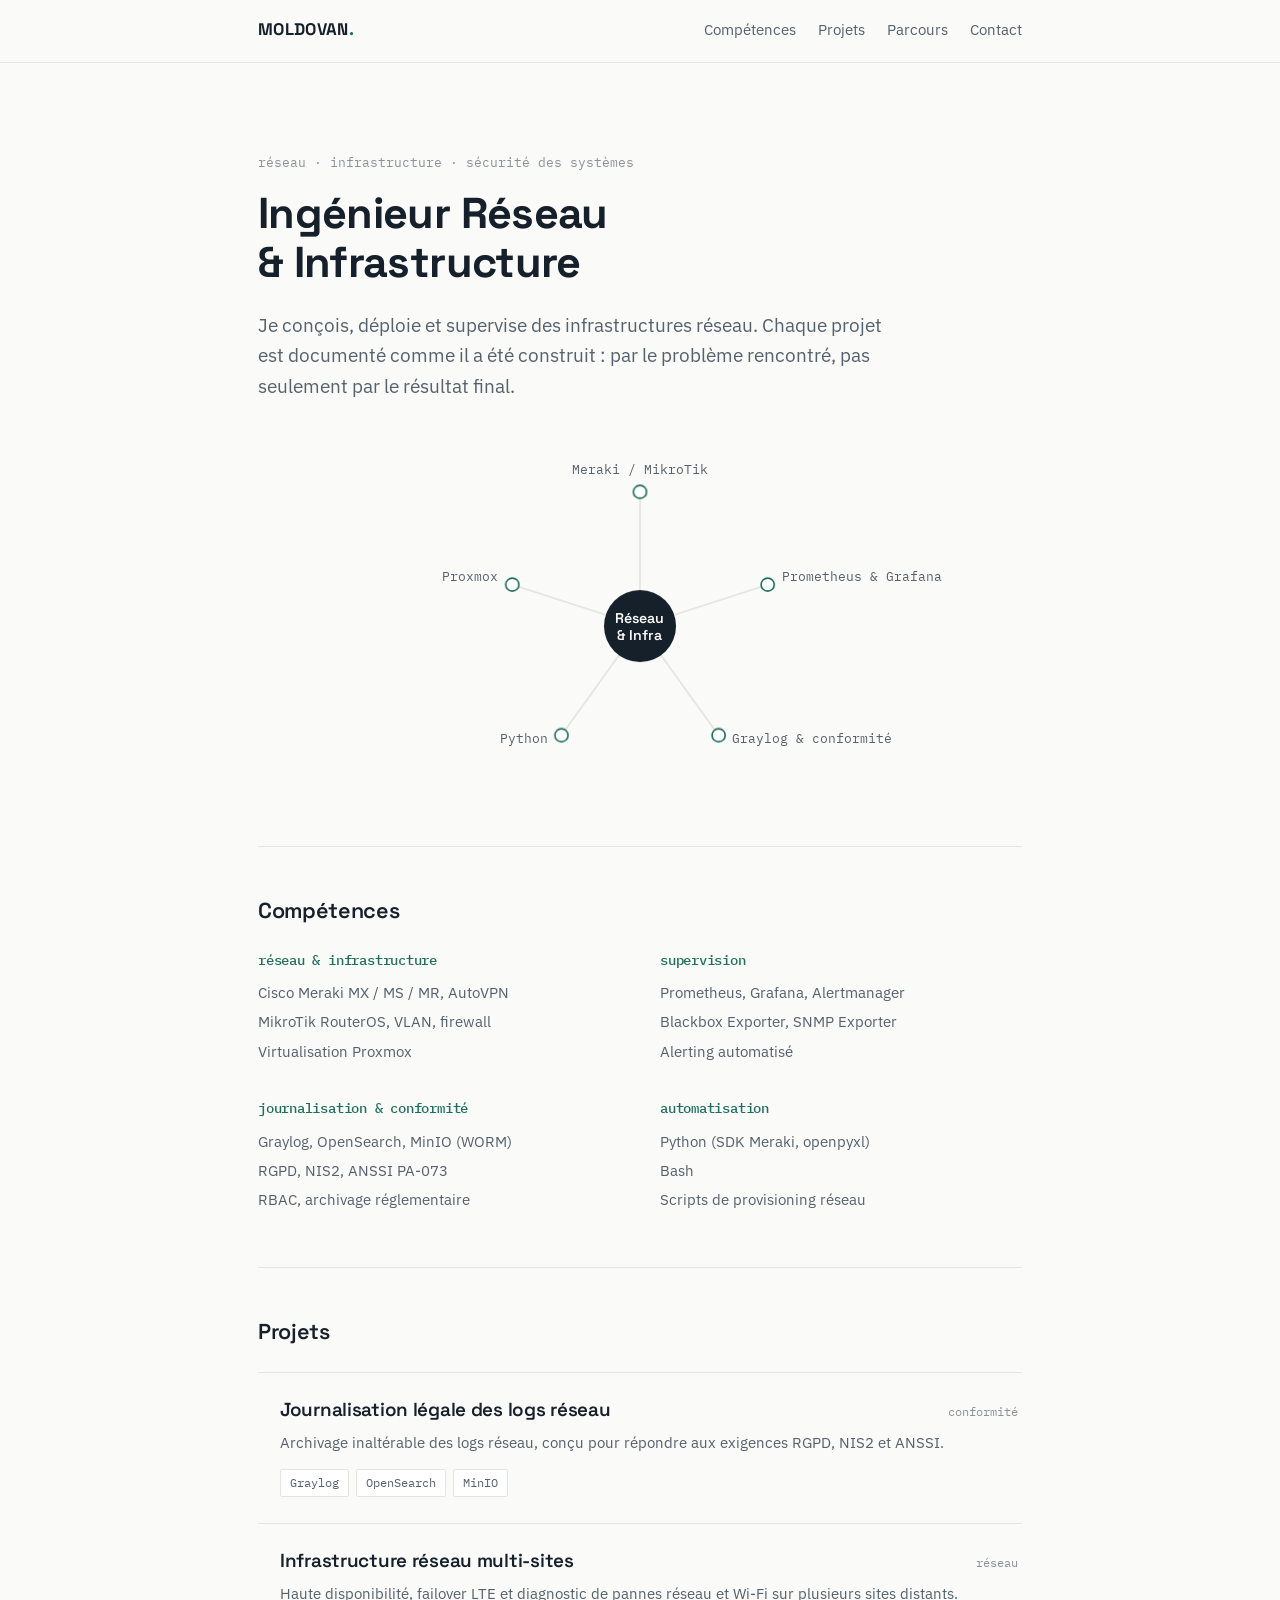
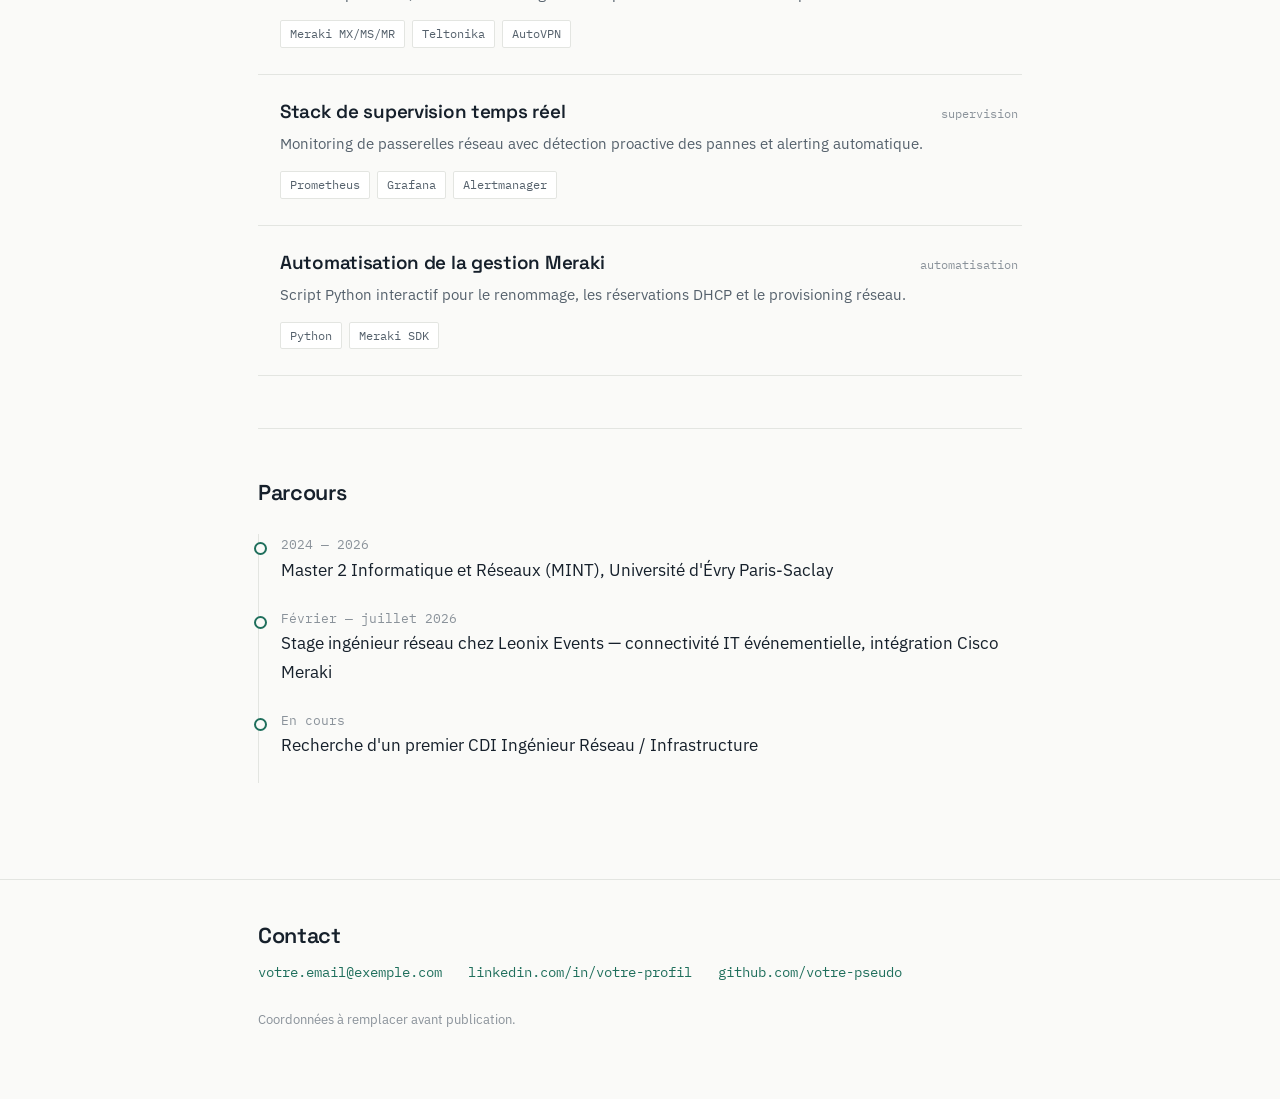
==== index.html @ a8d73463 "Add files via upload" ====
<!DOCTYPE html>
<html lang="fr">
<head>
<meta charset="UTF-8">
<meta name="viewport" content="width=device-width, initial-scale=1.0">
<title>Moldovan — Ingénieur Réseau &amp; Infrastructure</title>
<meta name="description" content="Portfolio technique — réseau, infrastructure et sécurité des systèmes.">
<style>@import url('https://fonts.googleapis.com/css2?family=Space+Grotesk:wght@400;500;600;700&family=IBM+Plex+Sans:wght@400;500&family=IBM+Plex+Mono:wght@400;500&display=swap');

:root {
  --bg: #FAFAF8;
  --surface: #FFFFFF;
  --ink: #16202B;
  --ink-soft: #55616C;
  --muted: #8A929A;
  --accent: #1F6F5C;
  --line: #E3E5E1;
  --font-display: 'Space Grotesk', sans-serif;
  --font-body: 'IBM Plex Sans', sans-serif;
  --font-mono: 'IBM Plex Mono', monospace;
  --max: 820px;
}

* { box-sizing: border-box; }
html { scroll-behavior: smooth; }

body {
  margin: 0;
  background: var(--bg);
  color: var(--ink);
  font-family: var(--font-body);
  font-size: 17px;
  line-height: 1.65;
  -webkit-font-smoothing: antialiased;
}

a { color: var(--accent); text-decoration: none; }
a:focus-visible, button:focus-visible { outline: 2px solid var(--accent); outline-offset: 4px; }

h1, h2, h3 {
  font-family: var(--font-display);
  font-weight: 600;
  margin: 0 0 .5em;
  line-height: 1.15;
  letter-spacing: -0.015em;
}
h1 { font-size: 2.7rem; font-weight: 700; }
h2 { font-size: 1.35rem; }
p { margin: 0 0 1em; color: var(--ink-soft); }
.mono, code { font-family: var(--font-mono); font-size: .9em; }

.wrap { max-width: var(--max); margin: 0 auto; padding: 0 28px; }

header.site {
  position: sticky; top: 0; z-index: 20;
  background: rgba(250,250,248,.85);
  backdrop-filter: blur(8px);
  border-bottom: 1px solid var(--line);
}
.nav-row {
  max-width: var(--max); margin: 0 auto; padding: 16px 28px;
  display: flex; align-items: baseline; justify-content: space-between;
  flex-wrap: wrap; gap: 10px;
}
.nav-row .name {
  font-family: var(--font-display); font-weight: 700;
  font-size: 1.05rem; color: var(--ink); letter-spacing: .02em;
}
.nav-row .name span { color: var(--accent); }
nav.links { display: flex; gap: 22px; font-size: .93rem; }
nav.links a {
  color: var(--ink-soft); padding-bottom: 2px;
  border-bottom: 1px solid transparent;
  transition: color .2s ease, border-color .2s ease;
}
nav.links a:hover { color: var(--ink); border-bottom-color: var(--accent); }

.hero { padding: 88px 0 40px; }
.hero .eyebrow {
  font-family: var(--font-mono); font-size: .84rem;
  color: var(--muted); margin-bottom: 16px;
}
.hero .lede { font-size: 1.16rem; max-width: 58ch; }

.topology { width: 100%; height: auto; margin: 44px 0 0; display: block; }
.topology .edge {
  stroke: var(--line); stroke-width: 1.5; fill: none;
  stroke-dasharray: 200; stroke-dashoffset: 200;
  animation: draw 1s ease forwards;
}
.topology .node { fill: var(--surface); stroke: var(--accent); stroke-width: 1.5; opacity: 0; animation: pop .5s ease forwards; }
.topology .core { fill: var(--ink); opacity: 0; animation: pop .6s ease forwards; }
.topology .lbl { font-family: var(--font-mono); font-size: 12px; fill: var(--ink-soft); opacity: 0; animation: fade .6s ease forwards; }
.topology .core-lbl { font-family: var(--font-display); font-weight: 600; font-size: 13px; fill: var(--bg); opacity: 0; animation: fade .6s .2s ease forwards; }
.topology .node, .topology .core { transform-box: fill-box; transform-origin: center; }

@keyframes draw { to { stroke-dashoffset: 0; } }
@keyframes pop { from { opacity: 0; transform: scale(.4); } to { opacity: 1; transform: scale(1); } }
@keyframes fade { to { opacity: 1; } }

.rise { opacity: 0; transform: translateY(14px); animation: rise .7s cubic-bezier(.2,.7,.3,1) forwards; }
@keyframes rise { to { opacity: 1; transform: none; } }
.d1 { animation-delay: .05s; } .d2 { animation-delay: .16s; } .d3 { animation-delay: .28s; }

.reveal { opacity: 0; transform: translateY(18px); transition: opacity .7s ease, transform .7s cubic-bezier(.2,.7,.3,1); }
.reveal.in { opacity: 1; transform: none; }

section { padding: 52px 0; }
section.bordered { border-top: 1px solid var(--line); }

.skills { display: grid; grid-template-columns: 1fr 1fr; gap: 34px 40px; margin-top: 28px; }
.skill h3 {
  font-family: var(--font-mono); font-size: .9rem; font-weight: 500;
  color: var(--accent); margin-bottom: 10px;
}
.skill ul { margin: 0; padding: 0; list-style: none; font-size: .96rem; color: var(--ink-soft); }
.skill li { padding: 2px 0; }

.projects { margin-top: 28px; border-top: 1px solid var(--line); }
.project-card {
  display: block; position: relative;
  padding: 26px 4px 26px 22px;
  border-bottom: 1px solid var(--line);
  color: var(--ink);
  transition: padding-left .35s cubic-bezier(.2,.7,.3,1);
}
.project-card::before {
  content: ''; position: absolute; left: 0; top: 0; bottom: 0; width: 2px;
  background: var(--accent); transform: scaleY(0); transform-origin: top;
  transition: transform .35s cubic-bezier(.2,.7,.3,1);
}
.project-card:hover { padding-left: 30px; }
.project-card:hover::before, .project-card:focus-visible::before { transform: scaleY(1); }
.project-card .top { display: flex; justify-content: space-between; align-items: baseline; gap: 14px; flex-wrap: wrap; }
.project-card h3 { font-size: 1.18rem; margin: 0; }
.project-card .tag { font-family: var(--font-mono); font-size: .78rem; color: var(--muted); }
.project-card p { margin: 8px 0 0; font-size: .96rem; }
.stack { margin-top: 14px; display: flex; flex-wrap: wrap; gap: 7px; }
.pill {
  font-family: var(--font-mono); font-size: .75rem; color: var(--ink-soft);
  border: 1px solid var(--line); padding: 3px 9px; border-radius: 2px;
  background: var(--surface);
}

.timeline { list-style: none; margin: 28px 0 0; padding: 0 0 0 22px; border-left: 1px solid var(--line); }
.timeline li { position: relative; padding-bottom: 24px; }
.timeline li::before {
  content: ''; position: absolute; left: -27px; top: 8px;
  width: 9px; height: 9px; border-radius: 50%;
  background: var(--bg); border: 2px solid var(--accent);
}
.timeline .when { font-family: var(--font-mono); font-size: .82rem; color: var(--muted); display: block; }
.timeline .what { color: var(--ink); }

.project-header { padding: 60px 0 32px; border-bottom: 1px solid var(--line); }
.back {
  font-family: var(--font-mono); font-size: .85rem;
  display: inline-block; margin-bottom: 24px;
  transition: transform .25s ease;
}
.back:hover { transform: translateX(-4px); }
.meta { display: flex; flex-wrap: wrap; gap: 7px; margin-top: 20px; }

.body { padding: 44px 0 8px; }
.body dt {
  font-family: var(--font-mono); font-size: .82rem; color: var(--accent);
  margin: 40px 0 10px;
}
.body dt:first-of-type { margin-top: 0; }
.body dd { margin: 0; color: var(--ink-soft); }
.body dd ul { margin: 0; padding-left: 20px; }
.body dd li { margin-bottom: 7px; }

.note {
  border: 1px solid var(--line); border-left: 2px solid var(--accent);
  background: var(--surface); padding: 18px 20px; font-size: .93rem;
}
.note p:last-child { margin-bottom: 0; }
.note strong { color: var(--ink); }

footer.site { border-top: 1px solid var(--line); padding: 44px 0 56px; margin-top: 44px; }
.contact { display: flex; gap: 26px; flex-wrap: wrap; font-family: var(--font-mono); font-size: .9rem; }
.contact a { position: relative; padding-bottom: 3px; }
.contact a::after {
  content: ''; position: absolute; left: 0; bottom: 0; width: 100%; height: 1px;
  background: var(--accent); transform: scaleX(0); transform-origin: left;
  transition: transform .3s cubic-bezier(.2,.7,.3,1);
}
.contact a:hover::after { transform: scaleX(1); }
.fineprint { margin-top: 22px; font-size: .82rem; color: var(--muted); }

@media (max-width: 640px) {
  h1 { font-size: 2.05rem; }
  .skills { grid-template-columns: 1fr; gap: 28px; }
  .nav-row { flex-direction: column; align-items: flex-start; }
  .hero { padding: 56px 0 32px; }
}

@media (prefers-reduced-motion: reduce) {
  html { scroll-behavior: auto; }
  *, *::before, *::after {
    animation-duration: .001s !important;
    animation-delay: 0s !important;
    transition-duration: .001s !important;
  }
  .rise, .reveal { opacity: 1 !important; transform: none !important; }
  .topology .edge { stroke-dashoffset: 0 !important; }
  .topology .node, .topology .core, .topology .lbl, .topology .core-lbl { opacity: 1 !important; }
}
</style>
</head>
<body>

<header class="site">
  <div class="nav-row">
    <a href="index.html" class="name">MOLDOVAN<span>.</span></a>
    <nav class="links">
      <a href="#competences">Compétences</a>
      <a href="#projets">Projets</a>
      <a href="#parcours">Parcours</a>
      <a href="#contact">Contact</a>
    </nav>
  </div>
</header>

<main class="wrap">

  <section class="hero">
    <div class="eyebrow rise d1">réseau · infrastructure · sécurité des systèmes</div>
    <h1 class="rise d2">Ingénieur Réseau<br>&amp; Infrastructure</h1>
    <p class="lede rise d3">
      Je conçois, déploie et supervise des infrastructures réseau. Chaque projet est
      documenté comme il a été construit : par le problème rencontré, pas seulement
      par le résultat final.
    </p>

    <svg class="topology" viewBox="0 0 700 330" xmlns="http://www.w3.org/2000/svg" role="img" aria-label="Schéma reliant les domaines de compétences au cœur réseau et infrastructure">
      <line class="edge" style="animation-delay:.35s" x1="350" y1="165" x2="350" y2="42"></line>
      <line class="edge" style="animation-delay:.45s" x1="350" y1="165" x2="467" y2="127"></line>
      <line class="edge" style="animation-delay:.55s" x1="350" y1="165" x2="422" y2="265"></line>
      <line class="edge" style="animation-delay:.65s" x1="350" y1="165" x2="278" y2="265"></line>
      <line class="edge" style="animation-delay:.75s" x1="350" y1="165" x2="233" y2="127"></line>

      <circle class="node" style="animation-delay:.9s" cx="350" cy="42" r="6"></circle>
      <circle class="node" style="animation-delay:1s" cx="467" cy="127" r="6"></circle>
      <circle class="node" style="animation-delay:1.1s" cx="422" cy="265" r="6"></circle>
      <circle class="node" style="animation-delay:1.2s" cx="278" cy="265" r="6"></circle>
      <circle class="node" style="animation-delay:1.3s" cx="233" cy="127" r="6"></circle>

      <text class="lbl" style="animation-delay:1s" x="350" y="26" text-anchor="middle">Meraki / MikroTik</text>
      <text class="lbl" style="animation-delay:1.1s" x="480" y="124" text-anchor="start">Prometheus &amp; Grafana</text>
      <text class="lbl" style="animation-delay:1.2s" x="434" y="272" text-anchor="start">Graylog &amp; conformité</text>
      <text class="lbl" style="animation-delay:1.3s" x="266" y="272" text-anchor="end">Python</text>
      <text class="lbl" style="animation-delay:1.4s" x="220" y="124" text-anchor="end">Proxmox</text>

      <circle class="core" style="animation-delay:.15s" cx="350" cy="165" r="33"></circle>
      <text class="core-lbl" x="350" y="162" text-anchor="middle">Réseau</text>
      <text class="core-lbl" x="350" y="178" text-anchor="middle">&amp; Infra</text>
    </svg>
  </section>

  <section id="competences" class="bordered reveal">
    <h2>Compétences</h2>
    <div class="skills">
      <div class="skill">
        <h3>réseau &amp; infrastructure</h3>
        <ul>
          <li>Cisco Meraki MX / MS / MR, AutoVPN</li>
          <li>MikroTik RouterOS, VLAN, firewall</li>
          <li>Virtualisation Proxmox</li>
        </ul>
      </div>
      <div class="skill">
        <h3>supervision</h3>
        <ul>
          <li>Prometheus, Grafana, Alertmanager</li>
          <li>Blackbox Exporter, SNMP Exporter</li>
          <li>Alerting automatisé</li>
        </ul>
      </div>
      <div class="skill">
        <h3>journalisation &amp; conformité</h3>
        <ul>
          <li>Graylog, OpenSearch, MinIO (WORM)</li>
          <li>RGPD, NIS2, ANSSI PA-073</li>
          <li>RBAC, archivage réglementaire</li>
        </ul>
      </div>
      <div class="skill">
        <h3>automatisation</h3>
        <ul>
          <li>Python (SDK Meraki, openpyxl)</li>
          <li>Bash</li>
          <li>Scripts de provisioning réseau</li>
        </ul>
      </div>
    </div>
  </section>

  <section id="projets" class="bordered reveal">
    <h2>Projets</h2>
    <div class="projects">

      <a class="project-card" href="projects/journalisation-legale.html">
        <div class="top">
          <h3>Journalisation légale des logs réseau</h3>
          <span class="tag">conformité</span>
        </div>
        <p>Archivage inaltérable des logs réseau, conçu pour répondre aux exigences RGPD, NIS2 et ANSSI.</p>
        <div class="stack">
          <span class="pill">Graylog</span>
          <span class="pill">OpenSearch</span>
          <span class="pill">MinIO</span>
        </div>
      </a>

      <a class="project-card" href="projects/infra-multisite.html">
        <div class="top">
          <h3>Infrastructure réseau multi-sites</h3>
          <span class="tag">réseau</span>
        </div>
        <p>Haute disponibilité, failover LTE et diagnostic de pannes réseau et Wi-Fi sur plusieurs sites distants.</p>
        <div class="stack">
          <span class="pill">Meraki MX/MS/MR</span>
          <span class="pill">Teltonika</span>
          <span class="pill">AutoVPN</span>
        </div>
      </a>

      <a class="project-card" href="projects/supervision-stack.html">
        <div class="top">
          <h3>Stack de supervision temps réel</h3>
          <span class="tag">supervision</span>
        </div>
        <p>Monitoring de passerelles réseau avec détection proactive des pannes et alerting automatique.</p>
        <div class="stack">
          <span class="pill">Prometheus</span>
          <span class="pill">Grafana</span>
          <span class="pill">Alertmanager</span>
        </div>
      </a>

      <a class="project-card" href="projects/meraki-automation.html">
        <div class="top">
          <h3>Automatisation de la gestion Meraki</h3>
          <span class="tag">automatisation</span>
        </div>
        <p>Script Python interactif pour le renommage, les réservations DHCP et le provisioning réseau.</p>
        <div class="stack">
          <span class="pill">Python</span>
          <span class="pill">Meraki SDK</span>
        </div>
      </a>

    </div>
  </section>

  <section id="parcours" class="bordered reveal">
    <h2>Parcours</h2>
    <ul class="timeline">
      <li>
        <span class="when">2024 — 2026</span>
        <span class="what">Master 2 Informatique et Réseaux (MINT), Université d'Évry Paris-Saclay</span>
      </li>
      <li>
        <span class="when">Février — juillet 2026</span>
        <span class="what">Stage ingénieur réseau chez Leonix Events — connectivité IT événementielle, intégration Cisco Meraki</span>
      </li>
      <li>
        <span class="when">En cours</span>
        <span class="what">Recherche d'un premier CDI Ingénieur Réseau / Infrastructure</span>
      </li>
    </ul>
  </section>

</main>

<footer class="site" id="contact">
  <div class="wrap">
    <h2>Contact</h2>
    <div class="contact">
      <a href="mailto:votre.email@exemple.com">votre.email@exemple.com</a>
      <a href="#">linkedin.com/in/votre-profil</a>
      <a href="#">github.com/votre-pseudo</a>
    </div>
    <p class="fineprint">Coordonnées à remplacer avant publication.</p>
  </div>
</footer>

<script>
(function () {
  var els = document.querySelectorAll('.reveal');
  if (!('IntersectionObserver' in window)) {
    els.forEach(function (el) { el.classList.add('in'); });
    return;
  }
  var obs = new IntersectionObserver(function (entries) {
    entries.forEach(function (e) {
      if (e.isIntersecting) { e.target.classList.add('in'); obs.unobserve(e.target); }
    });
  }, { threshold: 0.12, rootMargin: '0px 0px -40px 0px' });
  els.forEach(function (el) { obs.observe(el); });
})();
</script>

</body>
</html>
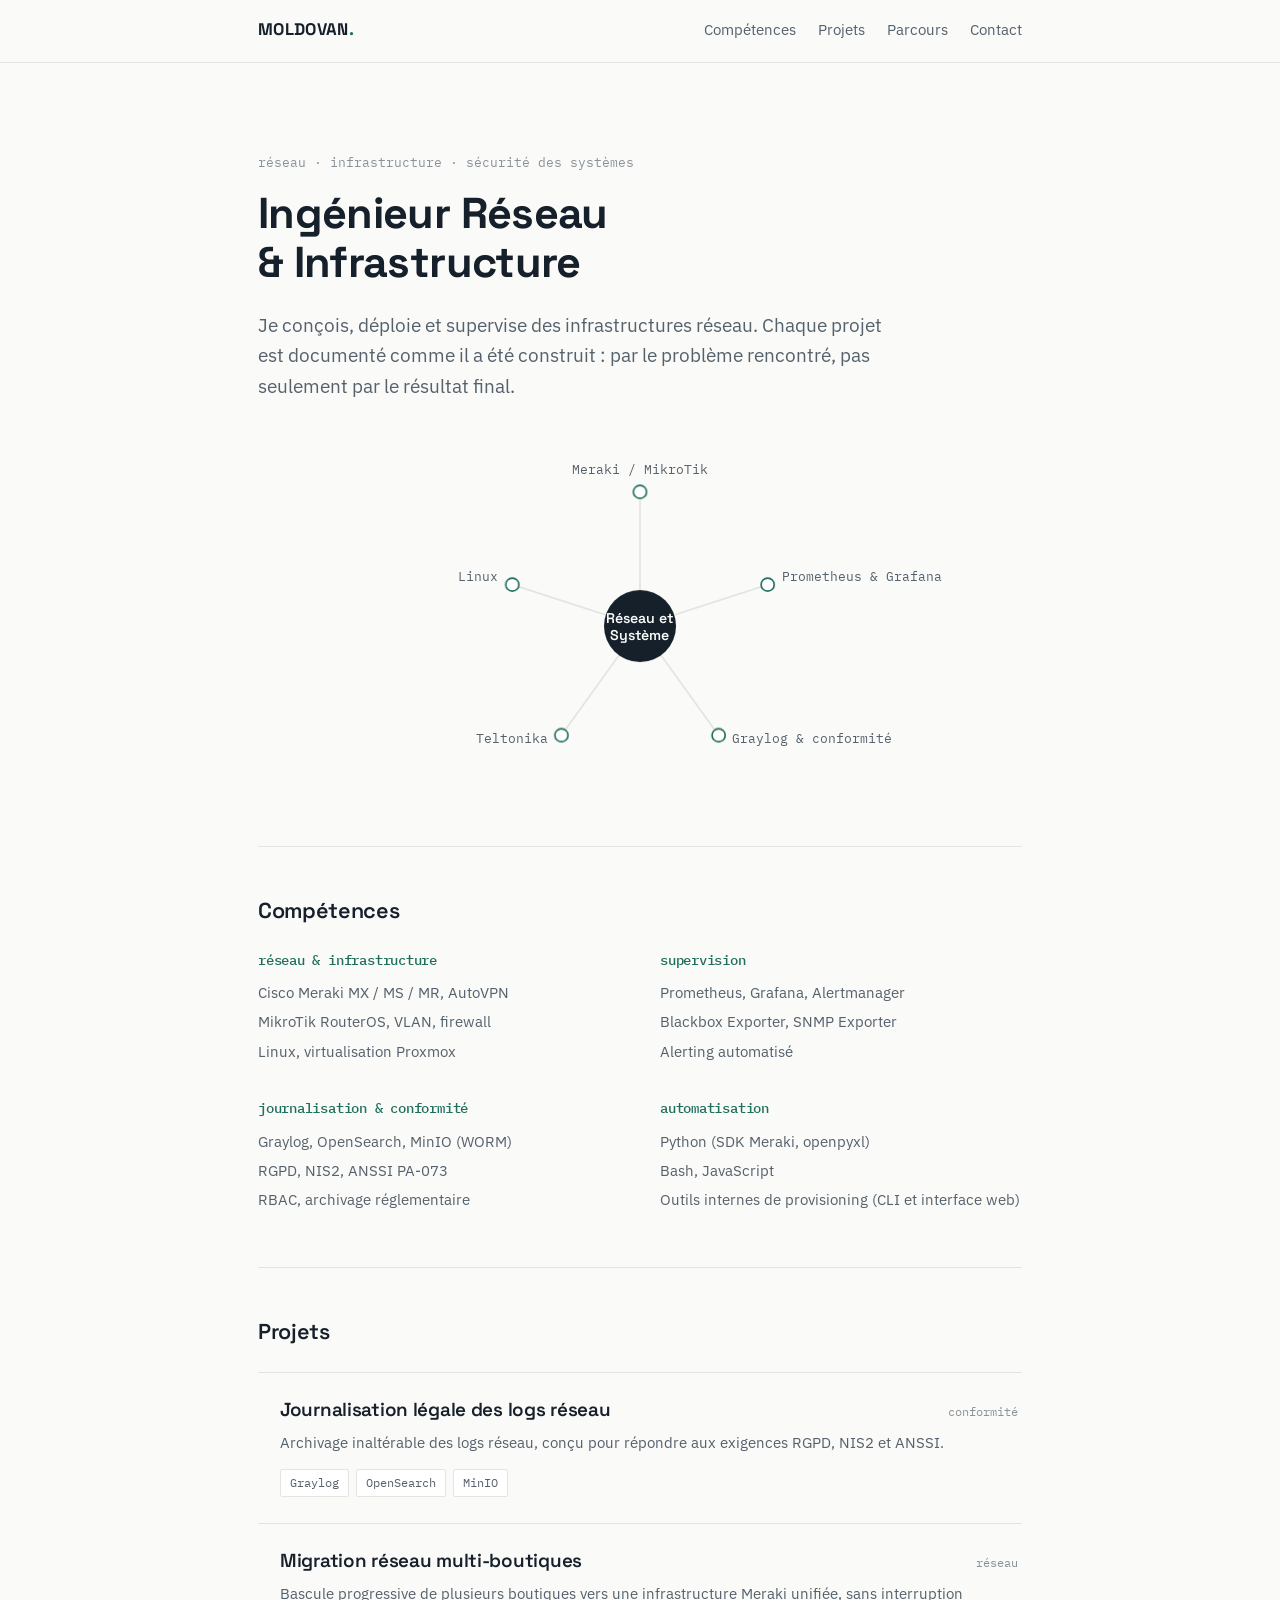
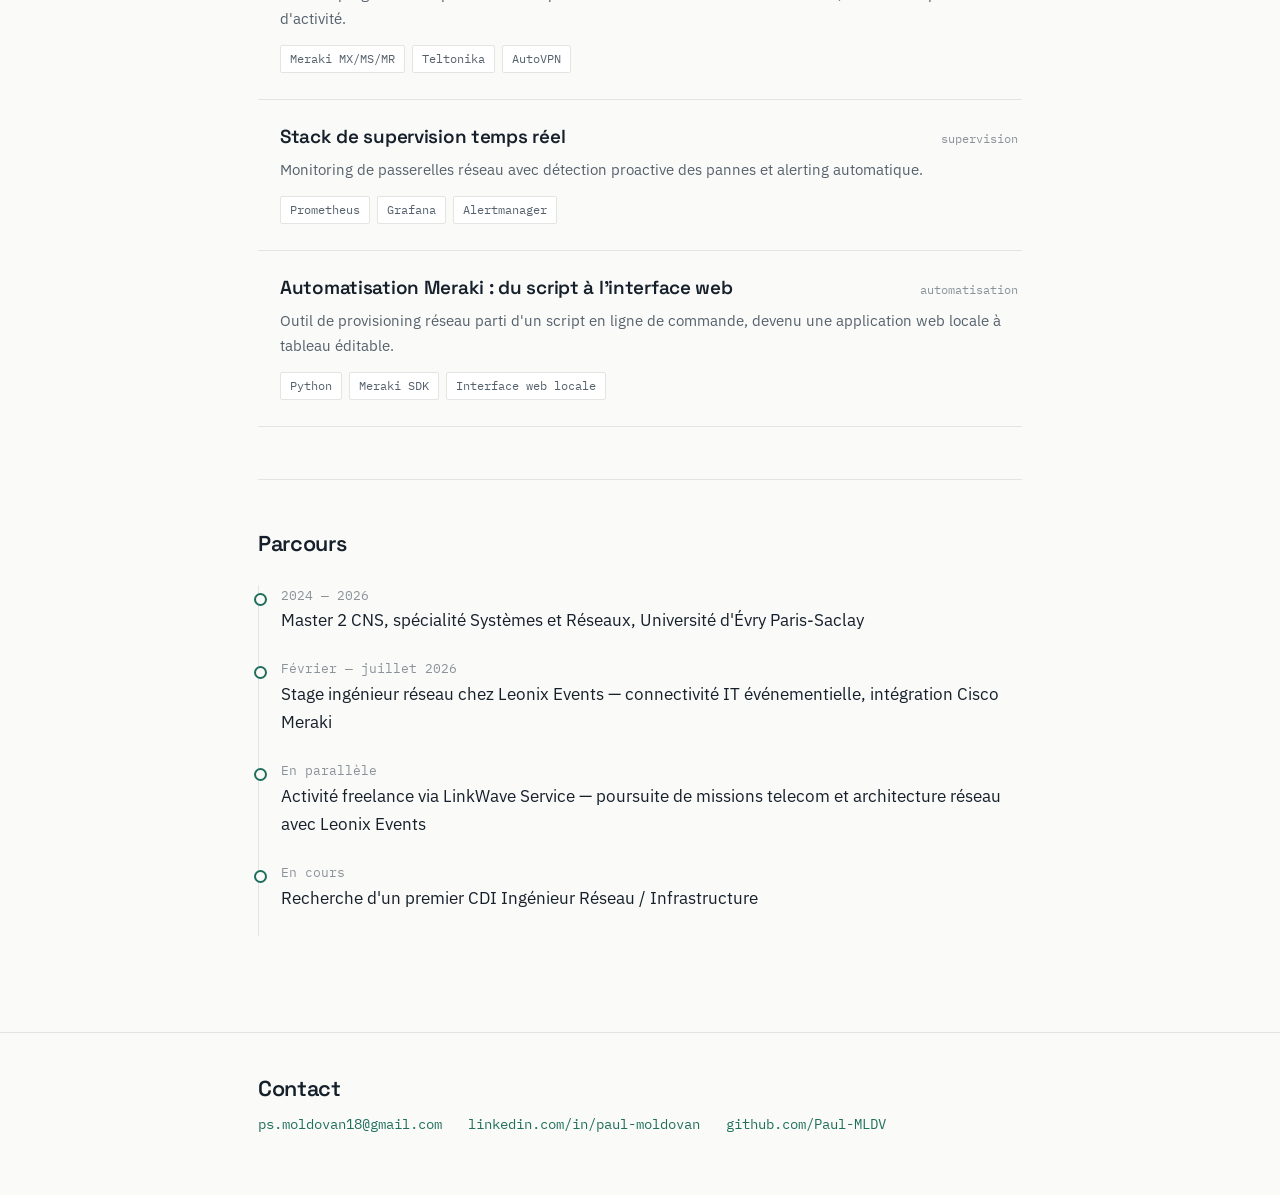
==== commit 0b198793: "Portfolio : pages projets et page d'accueil" ====
--- a/index.html
+++ b/index.html
@@ -250,12 +250,12 @@
       <text class="lbl" style="animation-delay:1s" x="350" y="26" text-anchor="middle">Meraki / MikroTik</text>
       <text class="lbl" style="animation-delay:1.1s" x="480" y="124" text-anchor="start">Prometheus &amp; Grafana</text>
       <text class="lbl" style="animation-delay:1.2s" x="434" y="272" text-anchor="start">Graylog &amp; conformité</text>
-      <text class="lbl" style="animation-delay:1.3s" x="266" y="272" text-anchor="end">Python</text>
-      <text class="lbl" style="animation-delay:1.4s" x="220" y="124" text-anchor="end">Proxmox</text>
+      <text class="lbl" style="animation-delay:1.3s" x="266" y="272" text-anchor="end">Teltonika</text>
+      <text class="lbl" style="animation-delay:1.4s" x="220" y="124" text-anchor="end">Linux</text>
 
       <circle class="core" style="animation-delay:.15s" cx="350" cy="165" r="33"></circle>
-      <text class="core-lbl" x="350" y="162" text-anchor="middle">Réseau</text>
-      <text class="core-lbl" x="350" y="178" text-anchor="middle">&amp; Infra</text>
+      <text class="core-lbl" x="350" y="162" text-anchor="middle">Réseau et</text>
+      <text class="core-lbl" x="350" y="178" text-anchor="middle">Système</text>
     </svg>
   </section>
 
@@ -267,7 +267,7 @@
         <ul>
           <li>Cisco Meraki MX / MS / MR, AutoVPN</li>
           <li>MikroTik RouterOS, VLAN, firewall</li>
-          <li>Virtualisation Proxmox</li>
+          <li>Linux, virtualisation Proxmox</li>
         </ul>
       </div>
       <div class="skill">
@@ -290,8 +290,8 @@
         <h3>automatisation</h3>
         <ul>
           <li>Python (SDK Meraki, openpyxl)</li>
-          <li>Bash</li>
-          <li>Scripts de provisioning réseau</li>
+          <li>Bash, JavaScript</li>
+          <li>Outils internes de provisioning (CLI et interface web)</li>
         </ul>
       </div>
     </div>
@@ -316,10 +316,10 @@
 
       <a class="project-card" href="projects/infra-multisite.html">
         <div class="top">
-          <h3>Infrastructure réseau multi-sites</h3>
+          <h3>Migration réseau multi-boutiques</h3>
           <span class="tag">réseau</span>
         </div>
-        <p>Haute disponibilité, failover LTE et diagnostic de pannes réseau et Wi-Fi sur plusieurs sites distants.</p>
+        <p>Bascule progressive de plusieurs boutiques vers une infrastructure Meraki unifiée, sans interruption d'activité.</p>
         <div class="stack">
           <span class="pill">Meraki MX/MS/MR</span>
           <span class="pill">Teltonika</span>
@@ -342,13 +342,14 @@
 
       <a class="project-card" href="projects/meraki-automation.html">
         <div class="top">
-          <h3>Automatisation de la gestion Meraki</h3>
+          <h3>Automatisation Meraki : du script à l'interface web</h3>
           <span class="tag">automatisation</span>
         </div>
-        <p>Script Python interactif pour le renommage, les réservations DHCP et le provisioning réseau.</p>
+        <p>Outil de provisioning réseau parti d'un script en ligne de commande, devenu une application web locale à tableau éditable.</p>
         <div class="stack">
           <span class="pill">Python</span>
           <span class="pill">Meraki SDK</span>
+          <span class="pill">Interface web locale</span>
         </div>
       </a>
 
@@ -360,11 +361,15 @@
     <ul class="timeline">
       <li>
         <span class="when">2024 — 2026</span>
-        <span class="what">Master 2 Informatique et Réseaux (MINT), Université d'Évry Paris-Saclay</span>
+        <span class="what">Master 2 CNS, spécialité Systèmes et Réseaux, Université d'Évry Paris-Saclay</span>
       </li>
       <li>
         <span class="when">Février — juillet 2026</span>
         <span class="what">Stage ingénieur réseau chez Leonix Events — connectivité IT événementielle, intégration Cisco Meraki</span>
+      </li>
+      <li>
+        <span class="when">En parallèle</span>
+        <span class="what">Activité freelance via LinkWave Service — poursuite de missions telecom et architecture réseau avec Leonix Events</span>
       </li>
       <li>
         <span class="when">En cours</span>
@@ -379,11 +384,10 @@
   <div class="wrap">
     <h2>Contact</h2>
     <div class="contact">
-      <a href="mailto:votre.email@exemple.com">votre.email@exemple.com</a>
-      <a href="#">linkedin.com/in/votre-profil</a>
-      <a href="#">github.com/votre-pseudo</a>
+      <a href="mailto:ps.moldovan18@gmail.com">ps.moldovan18@gmail.com</a>
+      <a href="https://www.linkedin.com/in/paul-moldovan-4a70682a4/">linkedin.com/in/paul-moldovan</a>
+      <a href="https://github.com/Paul-MLDV">github.com/Paul-MLDV</a>
     </div>
-    <p class="fineprint">Coordonnées à remplacer avant publication.</p>
   </div>
 </footer>
 
